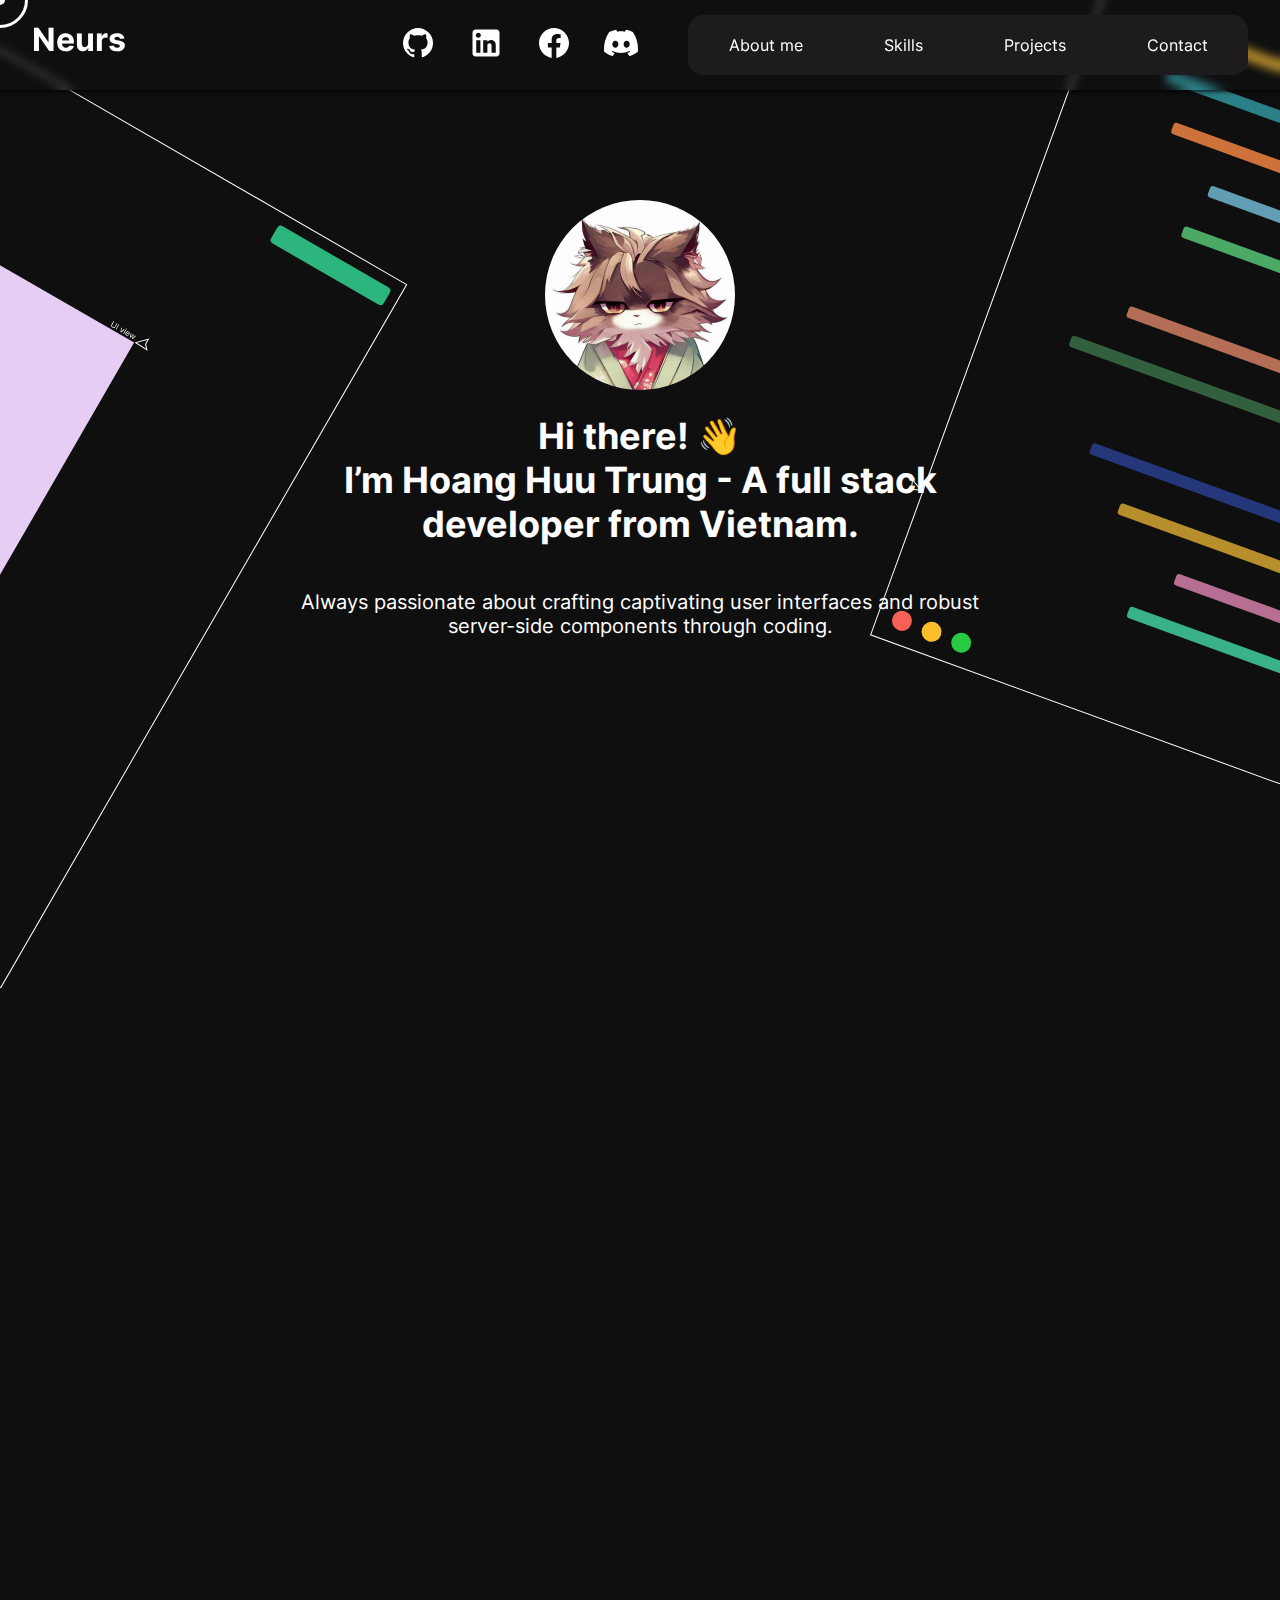
==== index.html @ 55aab0d2 "Animation changed" ====
<!DOCTYPE html>
<html lang="en">
    <head>
        <meta charset="UTF-8">
        <meta name="viewport" content="width=device-width, initial-scale=1.0">
        <title>Neurs | Fullstack developer</title>
        <link rel="stylesheet" href="styles/main.css"/>
        <link rel="stylesheet" href="styles/button.css"/>
        <link rel="stylesheet" href="styles/animation.css"/>
    </head>
    <body>
        <div id="mouse"></div>
        <div id="mouse-outline"></div>
        <div id="mouse-custom-element"></div>
        <div id="cursor-tooltip">
            <p style="display: inline-block; overflow: hidden; text-overflow: '|'; white-space: nowrap; color: #0F0F0F; font-size: 15px;"></p>
            <svg style="transition-duration: 200ms; transition-timing-function: ease-out;" id="tooltip-icon" height="20" width="20" viewBox="0 -960 960 960"></svg>
        </div>
        <section id="about-me" class="section-content">
            <img style="position: absolute; left: 0;" alt="Deisgn window in vector" class="design-window-left" src="assets/Design window.svg"/>
            <img style="position: absolute; right: 0;" alt="Code window in vector" class="code-window-right" src="assets/Code window.svg"/>
            <img style="margin-top: 200px;" class="fade-animation-hide fly-animation-hide" alt="My avatar" onmouseover="openTooltip('My avatar', 100, 'person');" onmouseout="closeTooltip();" src="assets/Portrait image.svg">
            <h1 class="welcome fade-animation-hide fly-animation-hide">
                Hi there! 👋<br>
                I’m Hoang Huu Trung - A full stack developer from Vietnam.
            </h1>
            <p class="description fade-animation-hide fly-animation-hide">
                Always passionate about crafting captivating user interfaces and robust server-side components through coding.
            </p>
            <div class="horizontal-button-container">
                <a href="#skills" class="btn fade-animation-hide fly-animation-hide" id="skills-btn" tooltip="Jump" tooltipWidth="70" tooltipIcon="down">
                    <p>My skills</p>
                </a>
                <a href="#projects" class="btn fade-animation-hide fly-animation-hide" id="projects-btn" tooltip="Jump" tooltipWidth="70" tooltipIcon="down">
                    <p>My projects</p>
                </a>
            </div>
        </section class="section-content">

        <section id="skills">

        </section class="section-content">

        <section id="projects">

        </section class="section-content">

        <section id="contact">

        </section>

        <div class="navbar">
            <div class="backdrop">
                <h1 class="title">Neurs</h1>
                <div class="socials">
                    <a onclick="delayedRedirect('https:\/\/github.com/Neurs12', 300)" target="_blank" type="social-icon" tooltip="Neurs12" tooltipIcon="open-newtab" tooltipWidth="95">
                        <svg width="36" height="36" viewBox="0 0 36 36" fill="white">
                            <path d="M18 3C16.0302 3 14.0796 3.38799 12.2597 4.14181C10.4399 4.89563 8.78628 6.00052 7.3934 7.3934C4.58035 10.2064 3 14.0218 3 18C3 24.63 7.305 30.255 13.26 32.25C14.01 32.37 14.25 31.905 14.25 31.5C14.25 31.155 14.25 30.21 14.25 28.965C10.095 29.865 9.21 26.955 9.21 26.955C8.52 25.215 7.545 24.75 7.545 24.75C6.18 23.82 7.65 23.85 7.65 23.85C9.15 23.955 9.945 25.395 9.945 25.395C11.25 27.675 13.455 27 14.31 26.64C14.445 25.665 14.835 25.005 15.255 24.63C11.925 24.255 8.43 22.965 8.43 17.25C8.43 15.585 9 14.25 9.975 13.185C9.825 12.81 9.3 11.25 10.125 9.225C10.125 9.225 11.385 8.82 14.25 10.755C15.435 10.425 16.725 10.26 18 10.26C19.275 10.26 20.565 10.425 21.75 10.755C24.615 8.82 25.875 9.225 25.875 9.225C26.7 11.25 26.175 12.81 26.025 13.185C27 14.25 27.57 15.585 27.57 17.25C27.57 22.98 24.06 24.24 20.715 24.615C21.255 25.08 21.75 25.995 21.75 27.39C21.75 29.4 21.75 31.02 21.75 31.5C21.75 31.905 21.99 32.385 22.755 32.25C28.71 30.24 33 24.63 33 18C33 16.0302 32.612 14.0796 31.8582 12.2597C31.1044 10.4399 29.9995 8.78628 28.6066 7.3934C27.2137 6.00052 25.5601 4.89563 23.7403 4.14181C21.9204 3.38799 19.9698 3 18 3Z"/>
                        </svg>
                    </a>
                    <a onclick="delayedRedirect('https:\/\/linkedin.com/in/neursv', 300)" target="_blank" type="social-icon" tooltip="Neursv" tooltipIcon="open-newtab" tooltipWidth="85">
                        <svg style="transition-duration: 100ms; transition-timing-function: ease-out;" width="36" height="36" viewBox="0 0 36 36" fill="white">
                            <path d="M28.5 4.5C29.2956 4.5 30.0587 4.81607 30.6213 5.37868C31.1839 5.94129 31.5 6.70435 31.5 7.5V28.5C31.5 29.2956 31.1839 30.0587 30.6213 30.6213C30.0587 31.1839 29.2956 31.5 28.5 31.5H7.5C6.70435 31.5 5.94129 31.1839 5.37868 30.6213C4.81607 30.0587 4.5 29.2956 4.5 28.5V7.5C4.5 6.70435 4.81607 5.94129 5.37868 5.37868C5.94129 4.81607 6.70435 4.5 7.5 4.5H28.5ZM27.75 27.75V19.8C27.75 18.5031 27.2348 17.2593 26.3178 16.3422C25.4007 15.4252 24.1569 14.91 22.86 14.91C21.585 14.91 20.1 15.69 19.38 16.86V15.195H15.195V27.75H19.38V20.355C19.38 19.2 20.31 18.255 21.465 18.255C22.022 18.255 22.5561 18.4762 22.9499 18.8701C23.3438 19.2639 23.565 19.798 23.565 20.355V27.75H27.75ZM10.32 12.84C10.9883 12.84 11.6293 12.5745 12.1019 12.1019C12.5745 11.6293 12.84 10.9883 12.84 10.32C12.84 8.925 11.715 7.785 10.32 7.785C9.64768 7.785 9.00289 8.05208 8.52748 8.52748C8.05208 9.00289 7.785 9.64768 7.785 10.32C7.785 11.715 8.925 12.84 10.32 12.84ZM12.405 27.75V15.195H8.25V27.75H12.405Z"/>
                        </svg>
                    </a>
                    <a onclick="delayedRedirect('https:\/\/facebook.com/me.when.stupid', 300)" target="_blank" type="social-icon" tooltip="me.when.stupid" tooltipIcon="open-newtab" tooltipWidth="150">
                        <svg style="transition-duration: 100ms; transition-timing-function: ease-out;" width="36" height="36" viewBox="0 0 36 36" fill="white">
                            <path d="M18 3.06C9.75 3.06 3 9.795 3 18.09C3 25.59 8.49 31.815 15.66 32.94V22.44H11.85V18.09H15.66V14.775C15.66 11.01 17.895 8.94 21.33 8.94C22.965 8.94 24.675 9.225 24.675 9.225V12.93H22.785C20.925 12.93 20.34 14.085 20.34 15.27V18.09H24.51L23.835 22.44H20.34V32.94C23.8747 32.3818 27.0933 30.5783 29.4149 27.8551C31.7365 25.1319 33.008 21.6685 33 18.09C33 9.795 26.25 3.06 18 3.06Z"/>
                        </svg>
                    </a>
                    <a type="social-icon" tooltip="neurs" tooltipIcon="copy" tooltipWidth="80" onclick="navigator.clipboard.writeText('neurs');">
                        <svg width="34" height="34" viewBox="0 0 34 34" fill="white">
                            <path d="M28.8012 5.98939C26.6004 4.95966 24.2471 4.21128 21.7868 3.78516C21.4846 4.33144 21.1316 5.0662 20.8882 5.6507C18.2729 5.25738 15.6816 5.25738 13.1143 5.6507C12.871 5.0662 12.51 4.33144 12.2051 3.78516C9.74214 4.21128 7.38615 4.9624 5.18527 5.99485C0.746077 12.7031 -0.457316 19.2446 0.144382 25.6933C3.08869 27.8921 5.94208 29.2277 8.74731 30.1018C9.43994 29.1485 10.0577 28.1352 10.5898 27.0672C9.57631 26.6821 8.60558 26.2069 7.68835 25.6551C7.93169 25.4748 8.16971 25.2864 8.39967 25.0924C13.9941 27.7091 20.0726 27.7091 25.6002 25.0924C25.8329 25.2864 26.0708 25.4748 26.3115 25.6551C25.3916 26.2096 24.4182 26.6848 23.4047 27.07C23.9368 28.1352 24.5519 29.1513 25.2472 30.1045C28.0551 29.2304 30.9112 27.8948 33.8555 25.6933C34.5615 18.2177 32.6494 11.7361 28.8012 5.98939ZM11.352 21.7274C9.67261 21.7274 8.29537 20.1596 8.29537 18.2504C8.29537 16.3412 9.6432 14.7707 11.352 14.7707C13.0608 14.7707 14.438 16.3385 14.4086 18.2504C14.4113 20.1596 13.0608 21.7274 11.352 21.7274ZM22.6479 21.7274C20.9685 21.7274 19.5912 20.1596 19.5912 18.2504C19.5912 16.3412 20.939 14.7707 22.6479 14.7707C24.3567 14.7707 25.7339 16.3385 25.7045 18.2504C25.7045 20.1596 24.3567 21.7274 22.6479 21.7274Z"/>
                        </svg>
                    </a>
                </div>
                
                <div class="nav-container">
                    <a href="#about-me" class="section hover-underline-animation" type="nav-section">About me</a>
                    <a href="#skills" class="section hover-underline-animation" type="nav-section">Skills</a>
                    <a href="#projects" class="section hover-underline-animation" type="nav-section">Projects</a>
                    <a href="#contact" class="section hover-underline-animation" type="nav-section">Contact</a>
                </div>
            </div>
        </div>
        <script src="scripts/rules.js"></script>
        <script src="scripts/mouse.js"></script>
        <script src="scripts/animationOnScroll.js"></script>
        <script>
            function delayedRedirect(url, millisecond) {
                setTimeout(() => {
                    window.open(url, '_blank');
                }, millisecond);
            }
        </script>
    </body>
</html>
---- styles/main.css ----
@font-face {
    font-family: Inter;
    src: url(../Inter/Inter-Regular.ttf);
}

@font-face {
    font-family: Inter;
    src: url(../Inter/Inter-Bold.ttf);
    font-weight: bold;
}

html, body {
    background-color: #0F0F0F;
    margin: 0;
    padding: 0;
    scroll-behavior: smooth;
    font-family: Inter;
    color: #FFFFFF;
    cursor: none;
}

a:link, a:visited {
    color: #FFFFFF;
    text-decoration: none;
    cursor: none;
}
  
a:link:active, a:visited:active {
    color: #FFFFFF;
}

#mouse {
    pointer-events: none;
    z-index: 999;
    height: 10px;
    width: 10px;
    border-radius: 50%;
    background-color: #fff;
    position: fixed;
    transition-duration: 10ms;
    transition-timing-function: ease-out;
    transform: translate(-50%, -50%);
}

#mouse-outline {
    pointer-events: none;
    z-index: 999;
    height: 50px;
    width: 50px;
    border-radius: 50%;
    position: fixed;
    border: solid 3px #fff;
    transition-duration: 100ms;
    transition-timing-function: ease-out;
    transform: translate(-50%, -50%);
}

#mouse-custom-element {
    opacity: 0;
    pointer-events: none;
    z-index: 999;
    fill: #fff;
    position: fixed;
    transition-duration: 10ms;
    transition-timing-function: ease-out;
    transform: translate(-50%, -50%);
}

#cursor-tooltip {
    opacity: 0;
    pointer-events: none;
    z-index: 999;
    padding-left: 10px;
    padding-right: 10px;
    height: 30px;
    border-radius: 5px;
    position: fixed;
    background-color: #fff;
    transition-duration: 250ms;
    transition-timing-function: ease-out;
    transform: translate(-50%, 200%);
    display: flex;
    flex-direction: row;
    justify-content: space-around;
    align-items: center;
}

.navbar {
    position: fixed;
    width: 100%;
    height: 90px;
    top: 0;
    backdrop-filter: blur(5px);
    box-shadow: 0px 1px 5px black;
}

.navbar .title {
    position: absolute;
    padding-top: 20px;
    padding-left: 32px;
    margin: 0;
}

.navbar .nav-container {
    position: absolute;
    right: 32px;
    margin-top: 15px;
    height: 60px;
    width: 560px;
    border-radius: 15px;
    background-color: #1E1B1E;
    display: flex;
    justify-content: space-around;
    align-items: center;
}

.navbar .nav .section {
    display: inline;
}

.navbar .socials {
    position: absolute;
    display: flex;
    justify-content: space-between;
    align-items: center;
    right: 642px;
    width: 238px;
    height: 36px;
    flex-shrink: 0;
    margin-top: 27px;
}

#about-me {
    width: 100%;
    position: relative;
    display: flex;
    flex-direction: column;
    align-items: center;
    height: 100vh;
}

#about-me .welcome {
    text-align: center;
    display: block;
    width: 626px;
    font-size: 36px;
}

#about-me .description {
    text-align: center;
    display: block;
    width: 705px;
    font-size: 20px;
}

#about-me .horizontal-button-container {
    display: flex;
    justify-content: space-between;
    align-items: center;
    width: 560px;
}

#projects-btn {
    display: inline;
    position: relative;
    background-color: #ffbf3c !important; 
    color: #0F0F0F;
    border-color: white;
    font-weight: bold;
    width: 180px;
    height: 48px;
    display: inline-block;
}

#skills-btn {
    display: inline;
    position: relative;
    background-color: #00c39a !important;
    border-color: white;
    font-weight: bold;
    width: 180px;
    height: 48px;
    display: inline-block;
}

#skills {
    width: 100%;
    position: relative;
    display: flex;
    flex-direction: column;
    align-items: center;
    height: 100vh;
}

#projects {
    width: 100%;
    position: relative;
    display: flex;
    flex-direction: column;
    align-items: center;
    height: 100vh;
}

#contact {
    width: 100%;
    position: relative;
    display: flex;
    flex-direction: column;
    align-items: center;
    height: 100vh;
}
---- styles/button.css ----
.btn {
    text-align: center;
    border-radius: 8px;
    transition-duration: 250ms;
    transition-timing-function: ease-out;
}
---- styles/animation.css ----
.fade-animation-hide {
    opacity: 0;
    transition-duration: 500ms;
    transition-timing-function: ease-out;
}

.fade-animation-show {
    opacity: 1;
    transition-duration: 500ms;
    transition-timing-function: ease-out;
}

.fly-animation-hide {
    transform: translateY(50%);
    transition-duration: 500ms;
    transition-timing-function: ease-out;
}

.fly-animation-show {
    transform: translateY(0);
    transition-duration: 500ms;
    transition-timing-function: ease-out;
}

.hover-underline-animation {
    display: inline-block;
    position: relative;
    color: #ffffff;
  }
  
.hover-underline-animation::after {
    content: '';
    position: absolute;
    width: 100%;
    transform: scaleX(0);
    height: 2px;
    bottom: 0;
    left: 0;
    background-color: #ffffff;
    transform-origin: bottom right;
    transition: transform 0.25s ease-out;
}
  
.hover-underline-animation:hover::after {
    transform: scaleX(1);
    transform-origin: bottom left;
}
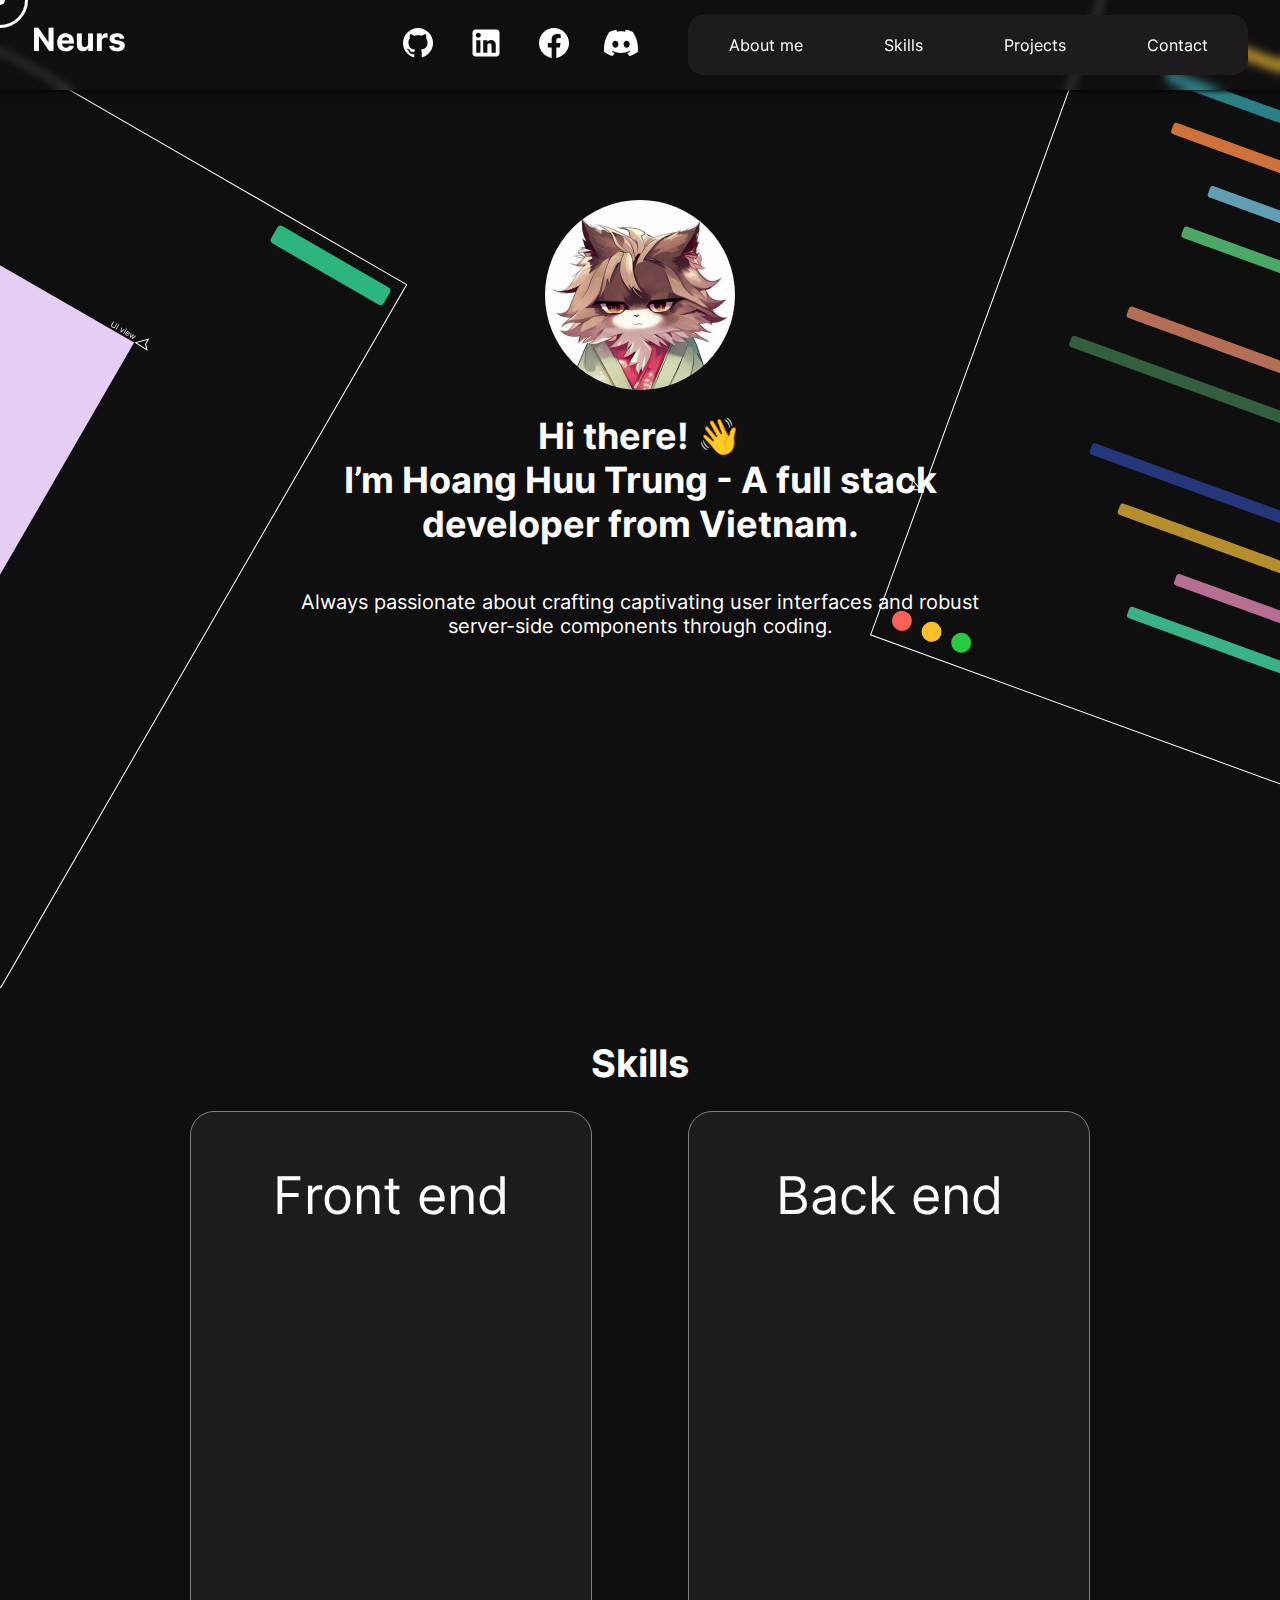
==== commit d52c04ca: "Add new language" ====
--- a/index.html
+++ b/index.html
@@ -16,6 +16,7 @@
             <p style="display: inline-block; overflow: hidden; text-overflow: '|'; white-space: nowrap; color: #0F0F0F; font-size: 15px;"></p>
             <svg style="transition-duration: 200ms; transition-timing-function: ease-out;" id="tooltip-icon" height="20" width="20" viewBox="0 -960 960 960"></svg>
         </div>
+
         <section id="about-me" class="section-content">
             <img style="position: absolute; left: 0;" alt="Deisgn window in vector" class="design-window-left" src="assets/Design window.svg"/>
             <img style="position: absolute; right: 0;" alt="Code window in vector" class="code-window-right" src="assets/Code window.svg"/>
@@ -35,17 +36,29 @@
                     <p>My projects</p>
                 </a>
             </div>
-        </section class="section-content">
+        </section>
 
-        <section id="skills">
+        <section id="skills" class="section-content">
+            <h1 class="title fade-animation-hide fly-animation-hide">Skills</h1>
+            <div class="cards-container">
+                <div class="card">
+                    <p style="text-align: center; font-size: 52px;">
+                        Front end
+                    </p>
+                </div>
+                <div class="card">
+                    <p style="text-align: center; font-size: 52px;">
+                        Back end
+                    </p>
+                </div>
+            </div>
+        </section>
 
-        </section class="section-content">
+        <section id="projects" class="section-content">
 
-        <section id="projects">
+        </section>
 
-        </section class="section-content">
-
-        <section id="contact">
+        <section id="contact" class="section-content">
 
         </section>
 
--- a/styles/main.css
+++ b/styles/main.css
@@ -1,12 +1,29 @@
 @font-face {
     font-family: Inter;
-    src: url(../Inter/Inter-Regular.ttf);
+    src: url(../fonts/Inter/Inter-Regular.ttf);
 }
 
 @font-face {
     font-family: Inter;
-    src: url(../Inter/Inter-Bold.ttf);
-    font-weight: bold;
+    src: url(../fonts/Inter/Inter-Bold.ttf);
+    font-weight: bold;
+}
+
+@font-face {
+    font-family: Source Code Pro;
+    src: url("../fonts/Source Code Pro/SourceCodePro-Regular.ttf");
+}
+
+@font-face {
+    font-family: Source Code Pro;
+    src: url("../fonts/Source Code Pro/SourceCodePro-Bold.ttf");
+    font-weight: bold;
+}
+
+@font-face {
+    font-family: Source Code Pro;
+    src: url("../fonts/Source Code Pro/SourceCodePro-Italic.ttf");
+    font-style: italic;
 }
 
 html, body {
@@ -192,6 +209,26 @@
     height: 100vh;
 }
 
+#skills .title {
+    margin-top: 140px;
+    font-size: 38px;
+}
+
+#skills .cards-container {
+    display: flex;
+    justify-content: space-between;
+    align-items: center;
+    width: 900px;
+}
+
+#skills .cards-container .card {
+    background-color: #1E1B1E;
+    border-radius: 24px;
+    border: .5px solid gray;
+    width: 400px;
+    height: 600px;
+}
+
 #projects {
     width: 100%;
     position: relative;
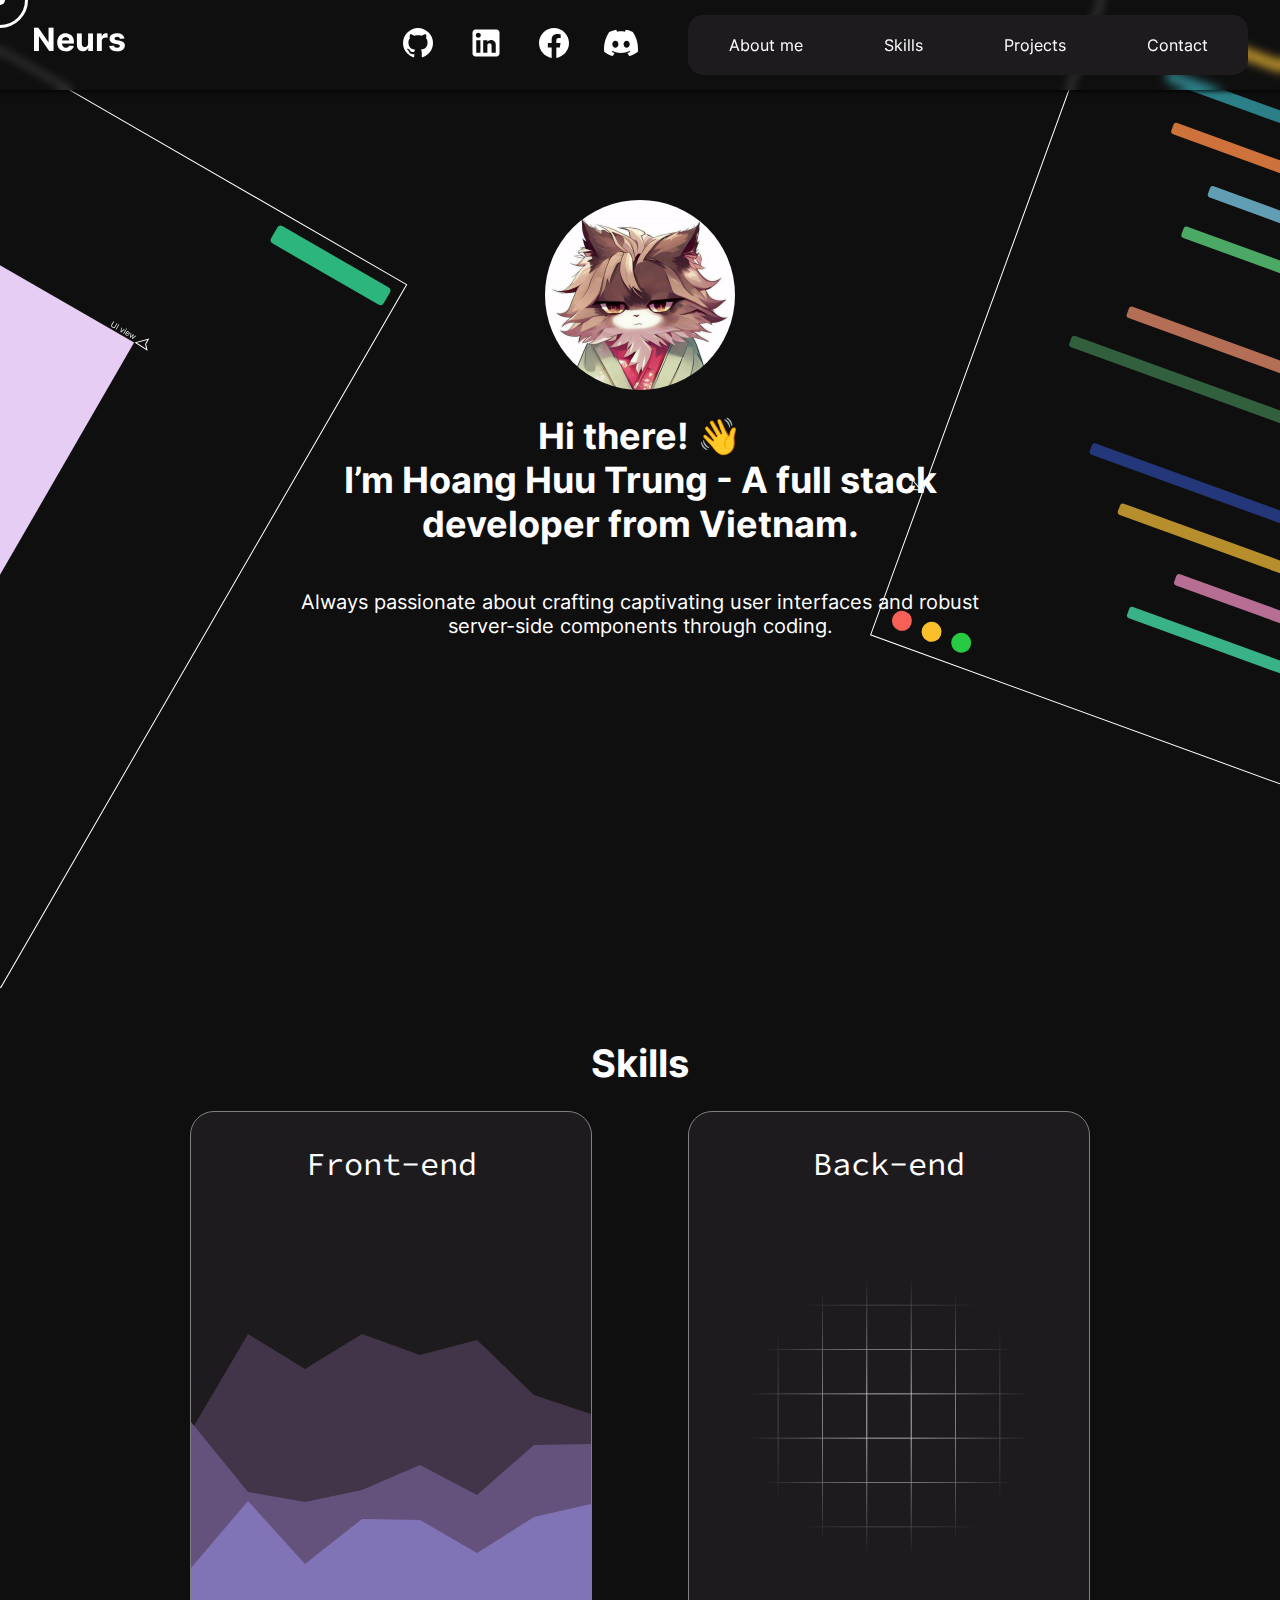
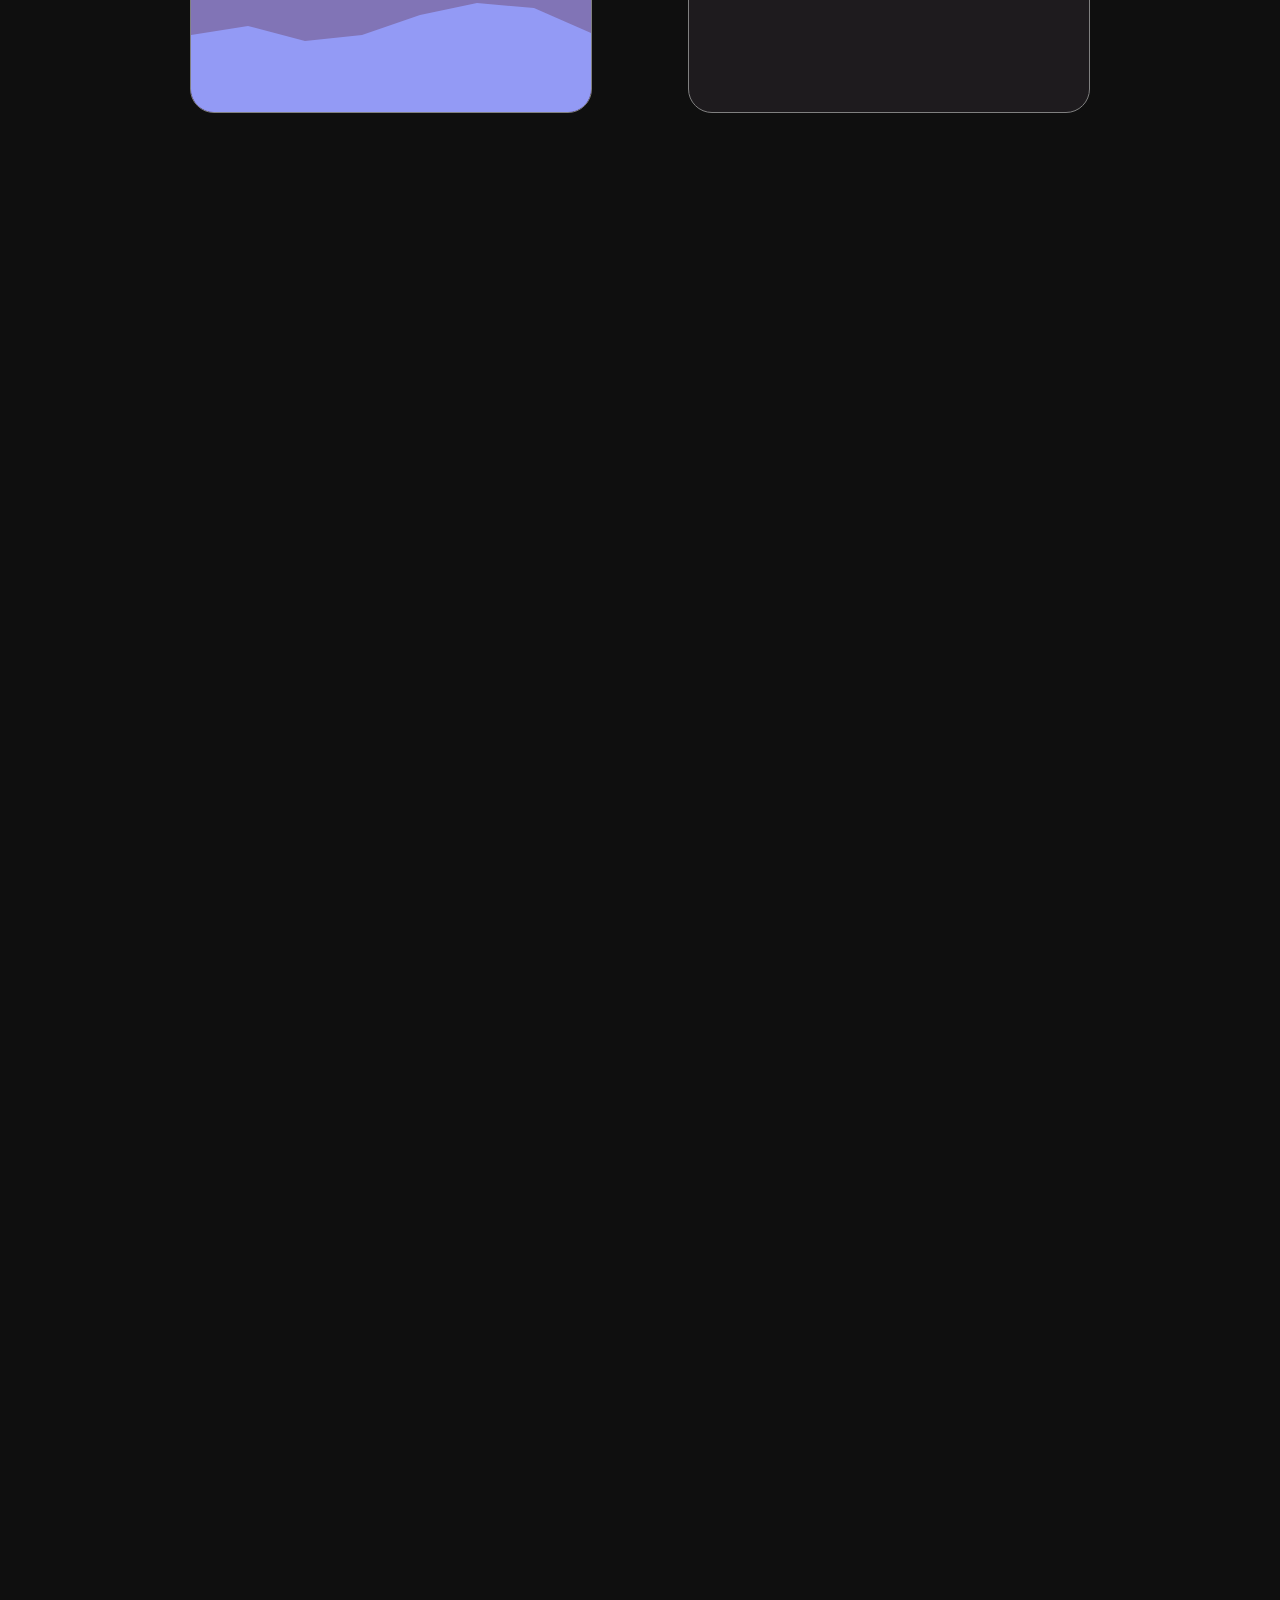
==== commit 15f2e886: "Update on skills section" ====
--- a/index.html
+++ b/index.html
@@ -41,15 +41,18 @@
         <section id="skills" class="section-content">
             <h1 class="title fade-animation-hide fly-animation-hide">Skills</h1>
             <div class="cards-container">
-                <div class="card">
-                    <p style="text-align: center; font-size: 52px;">
-                        Front end
+                <div onclick="openFrontendCard();" class="card" id="front-end-skills">
+                    <p style="text-align: center; font-size: 32px; font-family: Source Code Pro;">
+                        Front-end
                     </p>
+                    <img style="position: absolute; bottom: 0;" width="400px" src="assets/waves.svg"/>
                 </div>
-                <div class="card">
-                    <p style="text-align: center; font-size: 52px;">
-                        Back end
+                <div onclick="openBackendCard();" class="card" id="back-end-skills">
+                    <p style="text-align: center; font-size: 32px; font-family: Source Code Pro;">
+                        Back-end
                     </p>
+                    <img style="position: absolute;" width="400" height="400" src="assets/Union.svg"/>
+                    <div style="width: 400px; height: 400px; background: rgb(0,0,0); position: absolute; background: radial-gradient(circle, rgba(0,0,0,0) 0%, rgba(30,27,30,1) 50%);"></div>
                 </div>
             </div>
         </section>
@@ -99,6 +102,7 @@
         <script src="scripts/rules.js"></script>
         <script src="scripts/mouse.js"></script>
         <script src="scripts/animationOnScroll.js"></script>
+        <script src="scripts/skillsShow.js"></script>
         <script>
             function delayedRedirect(url, millisecond) {
                 setTimeout(() => {
--- a/styles/main.css
+++ b/styles/main.css
@@ -222,11 +222,15 @@
 }
 
 #skills .cards-container .card {
+    position: relative;
     background-color: #1E1B1E;
     border-radius: 24px;
     border: .5px solid gray;
     width: 400px;
     height: 600px;
+    overflow: hidden;
+    transition-duration: 250ms;
+    transition-timing-function: ease;
 }
 
 #projects {
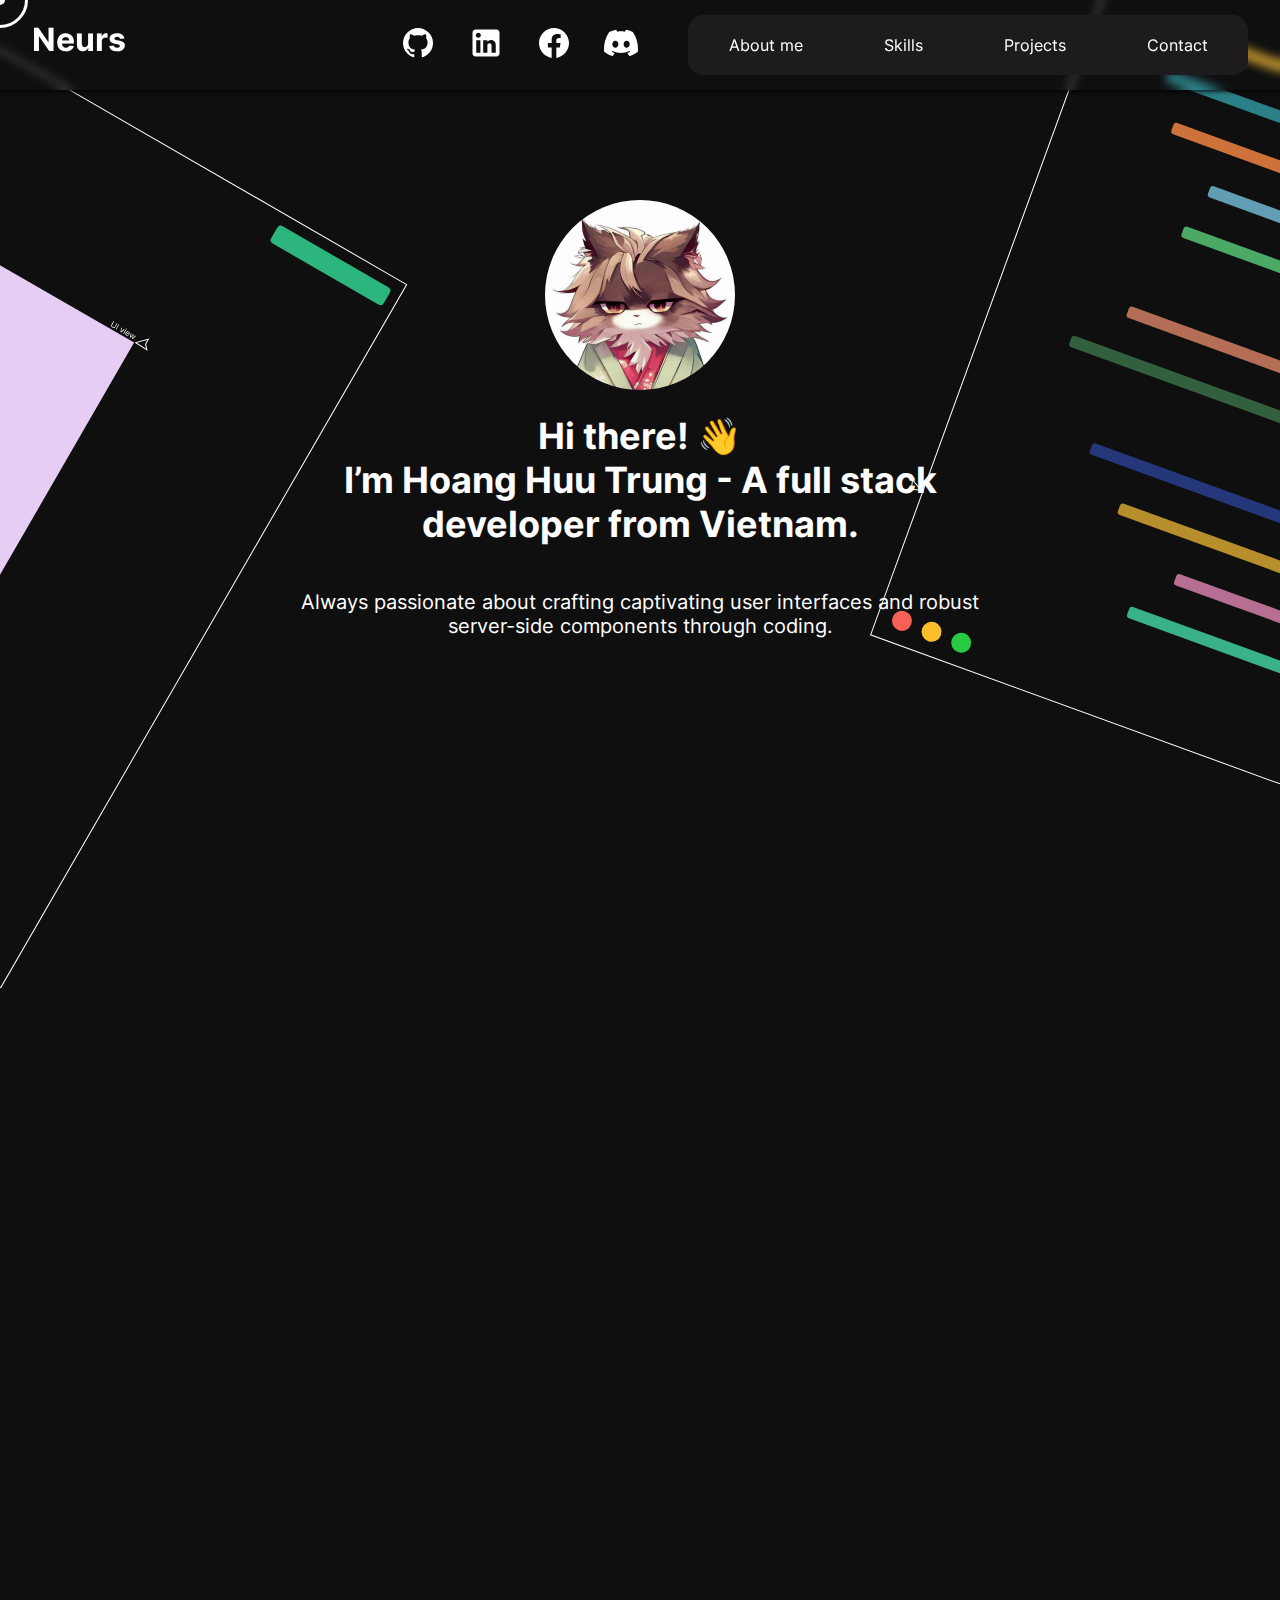
==== commit bbbaf3b3: "Finish touches on Skills" ====
--- a/index.html
+++ b/index.html
@@ -38,28 +38,34 @@
             </div>
         </section>
 
+        <div style="position: relative; height: 2px;"></div>
+
         <section id="skills" class="section-content">
             <h1 class="title fade-animation-hide fly-animation-hide">Skills</h1>
             <div class="cards-container">
-                <div onclick="openFrontendCard();" class="card" id="front-end-skills">
-                    <p style="text-align: center; font-size: 32px; font-family: Source Code Pro;">
-                        Front-end
-                    </p>
+                <div onclick="openFrontendCard();" class="card fade-animation-hide" id="front-end-skills-card">
+                    <p style="text-align: center; font-size: 32px; font-family: Source Code Pro;">Front End</p>
                     <img style="position: absolute; bottom: 0;" width="400px" src="assets/waves.svg"/>
+                    <svg style="position: absolute; bottom: 10px; right: 10px; opacity: 0;" fill="white" height="48" viewBox="0 -960 960 960" width="48"><path d="M530-481 332-679l43-43 241 241-241 241-43-43 198-198Z"/></svg>
                 </div>
-                <div onclick="openBackendCard();" class="card" id="back-end-skills">
-                    <p style="text-align: center; font-size: 32px; font-family: Source Code Pro;">
-                        Back-end
-                    </p>
+                <div onclick="openBackendCard();" class="card fade-animation-hide" id="back-end-skills-card">
+                    <p style="text-align: center; font-size: 32px; font-family: Source Code Pro;">Back End</p>
                     <img style="position: absolute;" width="400" height="400" src="assets/Union.svg"/>
                     <div style="width: 400px; height: 400px; background: rgb(0,0,0); position: absolute; background: radial-gradient(circle, rgba(0,0,0,0) 0%, rgba(30,27,30,1) 50%);"></div>
+                    <svg style="position: absolute; bottom: 10px; left: 10px; opacity: 0;" fill="white" height="48" viewBox="0 -960 960 960" width="48"><path d="M561-240 320-481l241-241 43 43-198 198 198 198-43 43Z"/></svg>
                 </div>
             </div>
+            <img id="front-end-skills" height="150px" src="https://skillicons.dev/icons?i=net,flutter,androidstudio,react,bootstrap,js,html,css&perline=4"/>
+            <img id="back-end-skills" height="150px" src="https://skillicons.dev/icons?i=python,nodejs,typescript,dart,kotlin,php,bash,cs,java,sqlite,mongo,flask,firebase,fastapi,express,selenium&perline=8"/>
         </section>
+
+        <div style="position: relative; height: 2px;"></div>
 
         <section id="projects" class="section-content">
 
         </section>
+
+        <div style="position: relative; height: 2px;"></div>
 
         <section id="contact" class="section-content">
 
--- a/styles/main.css
+++ b/styles/main.css
@@ -33,6 +33,7 @@
     scroll-behavior: smooth;
     font-family: Inter;
     color: #FFFFFF;
+    overflow-x: hidden;
     cursor: none;
 }
 
@@ -158,26 +159,25 @@
 
 #about-me .welcome {
     text-align: center;
-    display: block;
     width: 626px;
     font-size: 36px;
 }
 
 #about-me .description {
     text-align: center;
-    display: block;
     width: 705px;
     font-size: 20px;
 }
 
 #about-me .horizontal-button-container {
+    margin: 50px;
     display: flex;
     justify-content: space-between;
     align-items: center;
     width: 560px;
 }
 
-#projects-btn {
+#about-me .horizontal-button-container #projects-btn {
     display: inline;
     position: relative;
     background-color: #ffbf3c !important; 
@@ -189,7 +189,7 @@
     display: inline-block;
 }
 
-#skills-btn {
+#about-me .horizontal-button-container #skills-btn {
     display: inline;
     position: relative;
     background-color: #00c39a !important;
@@ -233,6 +233,26 @@
     transition-timing-function: ease;
 }
 
+#skills #front-end-skills {
+    position: absolute;
+    top: 450px;
+    pointer-events: none;
+    opacity: 0;
+    transform: translateX(-50%);
+    transition-duration: 250ms;
+    transition-timing-function: ease;
+}
+
+#skills #back-end-skills {
+    position: absolute;
+    top: 450px;
+    pointer-events: none;
+    opacity: 0;
+    transform: translateX(50%);
+    transition-duration: 250ms;
+    transition-timing-function: ease;
+}
+
 #projects {
     width: 100%;
     position: relative;
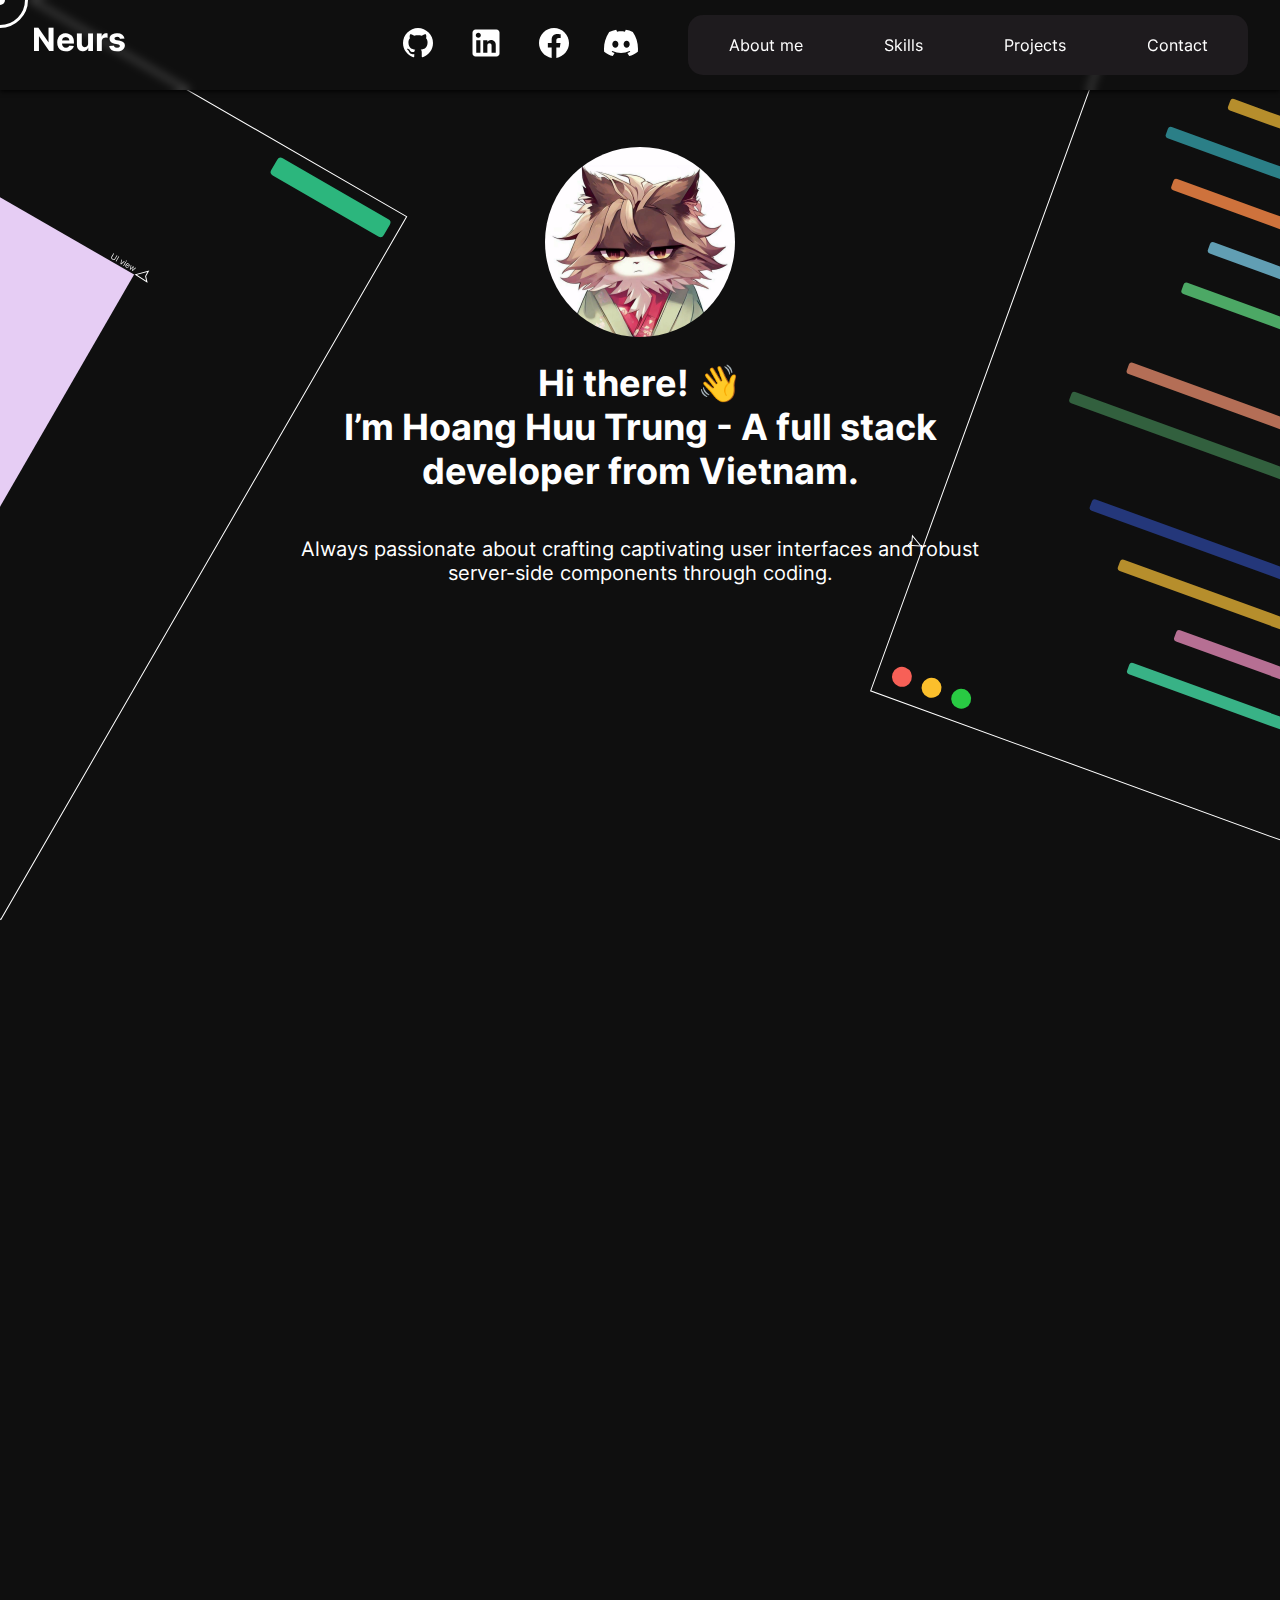
==== commit 056162f7: "Update on projects" ====
--- a/index.html
+++ b/index.html
@@ -20,7 +20,7 @@
         <section id="about-me" class="section-content">
             <img style="position: absolute; left: 0;" alt="Deisgn window in vector" class="design-window-left" src="assets/Design window.svg"/>
             <img style="position: absolute; right: 0;" alt="Code window in vector" class="code-window-right" src="assets/Code window.svg"/>
-            <img style="margin-top: 200px;" class="fade-animation-hide fly-animation-hide" alt="My avatar" onmouseover="openTooltip('My avatar', 100, 'person');" onmouseout="closeTooltip();" src="assets/Portrait image.svg">
+            <img class="fade-animation-hide fly-animation-hide" alt="My avatar" onmouseover="openTooltip('My avatar', 100, 'person');" onmouseout="closeTooltip();" src="assets/Portrait image.svg">
             <h1 class="welcome fade-animation-hide fly-animation-hide">
                 Hi there! 👋<br>
                 I’m Hoang Huu Trung - A full stack developer from Vietnam.
@@ -62,7 +62,18 @@
         <div style="position: relative; height: 2px;"></div>
 
         <section id="projects" class="section-content">
-
+            <h1 class="title fade-animation-hide fly-animation-hide">Featured Projects</h1>
+            <div class="projects-container">
+                <img onmouseover="openTooltip('Open in new tab', 150, 'open-newtab');" onmouseout="closeTooltip();" onclick="delayedRedirect('https:\/\/github.com/Neurs12/neurs12.github.io', 0)" class="fade-animation-hide fly-animation-hide" src="https://github-readme-stats.vercel.app/api/pin/?username=Neurs12&repo=neurs12.github.io&theme=dark"/>
+                <img onmouseover="openTooltip('Open in new tab', 150, 'open-newtab');" onmouseout="closeTooltip();" onclick="delayedRedirect('https:\/\/github.com/Neurs12/NexFile', 0)" class="fade-animation-hide fly-animation-hide" src="https://github-readme-stats.vercel.app/api/pin/?username=Neurs12&repo=NexFile&theme=dark"/>
+                <img onmouseover="openTooltip('Open in new tab', 150, 'open-newtab');" onmouseout="closeTooltip();" onclick="delayedRedirect('https:\/\/github.com/Neurs12/vnEduVanced', 0)" class="fade-animation-hide fly-animation-hide" src="https://github-readme-stats.vercel.app/api/pin/?username=Neurs12&repo=vnEduVanced&theme=dark"/>
+                <img onmouseover="openTooltip('Open in new tab', 150, 'open-newtab');" onmouseout="closeTooltip();" onclick="delayedRedirect('https:\/\/github.com/Neurs12/PowerLink', 0)" class="fade-animation-hide fly-animation-hide" src="https://github-readme-stats.vercel.app/api/pin/?username=Neurs12&repo=PowerLink&theme=dark"/>
+            </div>
+            <a style="position: relative; top: 50px;" onclick="delayedRedirect('https:\/\/github.com/Neurs12', 300)" target="_blank" type="social-icon" tooltip="View more" tooltipIcon="open-newtab" tooltipWidth="110">
+                <svg width="36" height="36" viewBox="0 0 36 36" fill="white">
+                    <path d="M18 3C16.0302 3 14.0796 3.38799 12.2597 4.14181C10.4399 4.89563 8.78628 6.00052 7.3934 7.3934C4.58035 10.2064 3 14.0218 3 18C3 24.63 7.305 30.255 13.26 32.25C14.01 32.37 14.25 31.905 14.25 31.5C14.25 31.155 14.25 30.21 14.25 28.965C10.095 29.865 9.21 26.955 9.21 26.955C8.52 25.215 7.545 24.75 7.545 24.75C6.18 23.82 7.65 23.85 7.65 23.85C9.15 23.955 9.945 25.395 9.945 25.395C11.25 27.675 13.455 27 14.31 26.64C14.445 25.665 14.835 25.005 15.255 24.63C11.925 24.255 8.43 22.965 8.43 17.25C8.43 15.585 9 14.25 9.975 13.185C9.825 12.81 9.3 11.25 10.125 9.225C10.125 9.225 11.385 8.82 14.25 10.755C15.435 10.425 16.725 10.26 18 10.26C19.275 10.26 20.565 10.425 21.75 10.755C24.615 8.82 25.875 9.225 25.875 9.225C26.7 11.25 26.175 12.81 26.025 13.185C27 14.25 27.57 15.585 27.57 17.25C27.57 22.98 24.06 24.24 20.715 24.615C21.255 25.08 21.75 25.995 21.75 27.39C21.75 29.4 21.75 31.02 21.75 31.5C21.75 31.905 21.99 32.385 22.755 32.25C28.71 30.24 33 24.63 33 18C33 16.0302 32.612 14.0796 31.8582 12.2597C31.1044 10.4399 29.9995 8.78628 28.6066 7.3934C27.2137 6.00052 25.5601 4.89563 23.7403 4.14181C21.9204 3.38799 19.9698 3 18 3Z"/>
+                </svg>
+            </a>
         </section>
 
         <div style="position: relative; height: 2px;"></div>
--- a/styles/main.css
+++ b/styles/main.css
@@ -154,6 +154,7 @@
     display: flex;
     flex-direction: column;
     align-items: center;
+    justify-content: center;
     height: 100vh;
 }
 
@@ -206,12 +207,12 @@
     display: flex;
     flex-direction: column;
     align-items: center;
+    justify-content: center;
     height: 100vh;
 }
 
 #skills .title {
-    margin-top: 140px;
-    font-size: 38px;
+    font-size: 34px;
 }
 
 #skills .cards-container {
@@ -235,7 +236,6 @@
 
 #skills #front-end-skills {
     position: absolute;
-    top: 450px;
     pointer-events: none;
     opacity: 0;
     transform: translateX(-50%);
@@ -245,7 +245,6 @@
 
 #skills #back-end-skills {
     position: absolute;
-    top: 450px;
     pointer-events: none;
     opacity: 0;
     transform: translateX(50%);
@@ -259,7 +258,18 @@
     display: flex;
     flex-direction: column;
     align-items: center;
-    height: 100vh;
+    justify-content: center;
+    height: 100vh;
+}
+
+#projects .title {
+    font-size: 34px;
+}
+
+#projects .projects-container {
+    display: grid;
+    grid-template-columns: repeat(2, 1fr);
+    gap: 20px;
 }
 
 #contact {
@@ -268,5 +278,6 @@
     display: flex;
     flex-direction: column;
     align-items: center;
+    justify-content: center;
     height: 100vh;
 }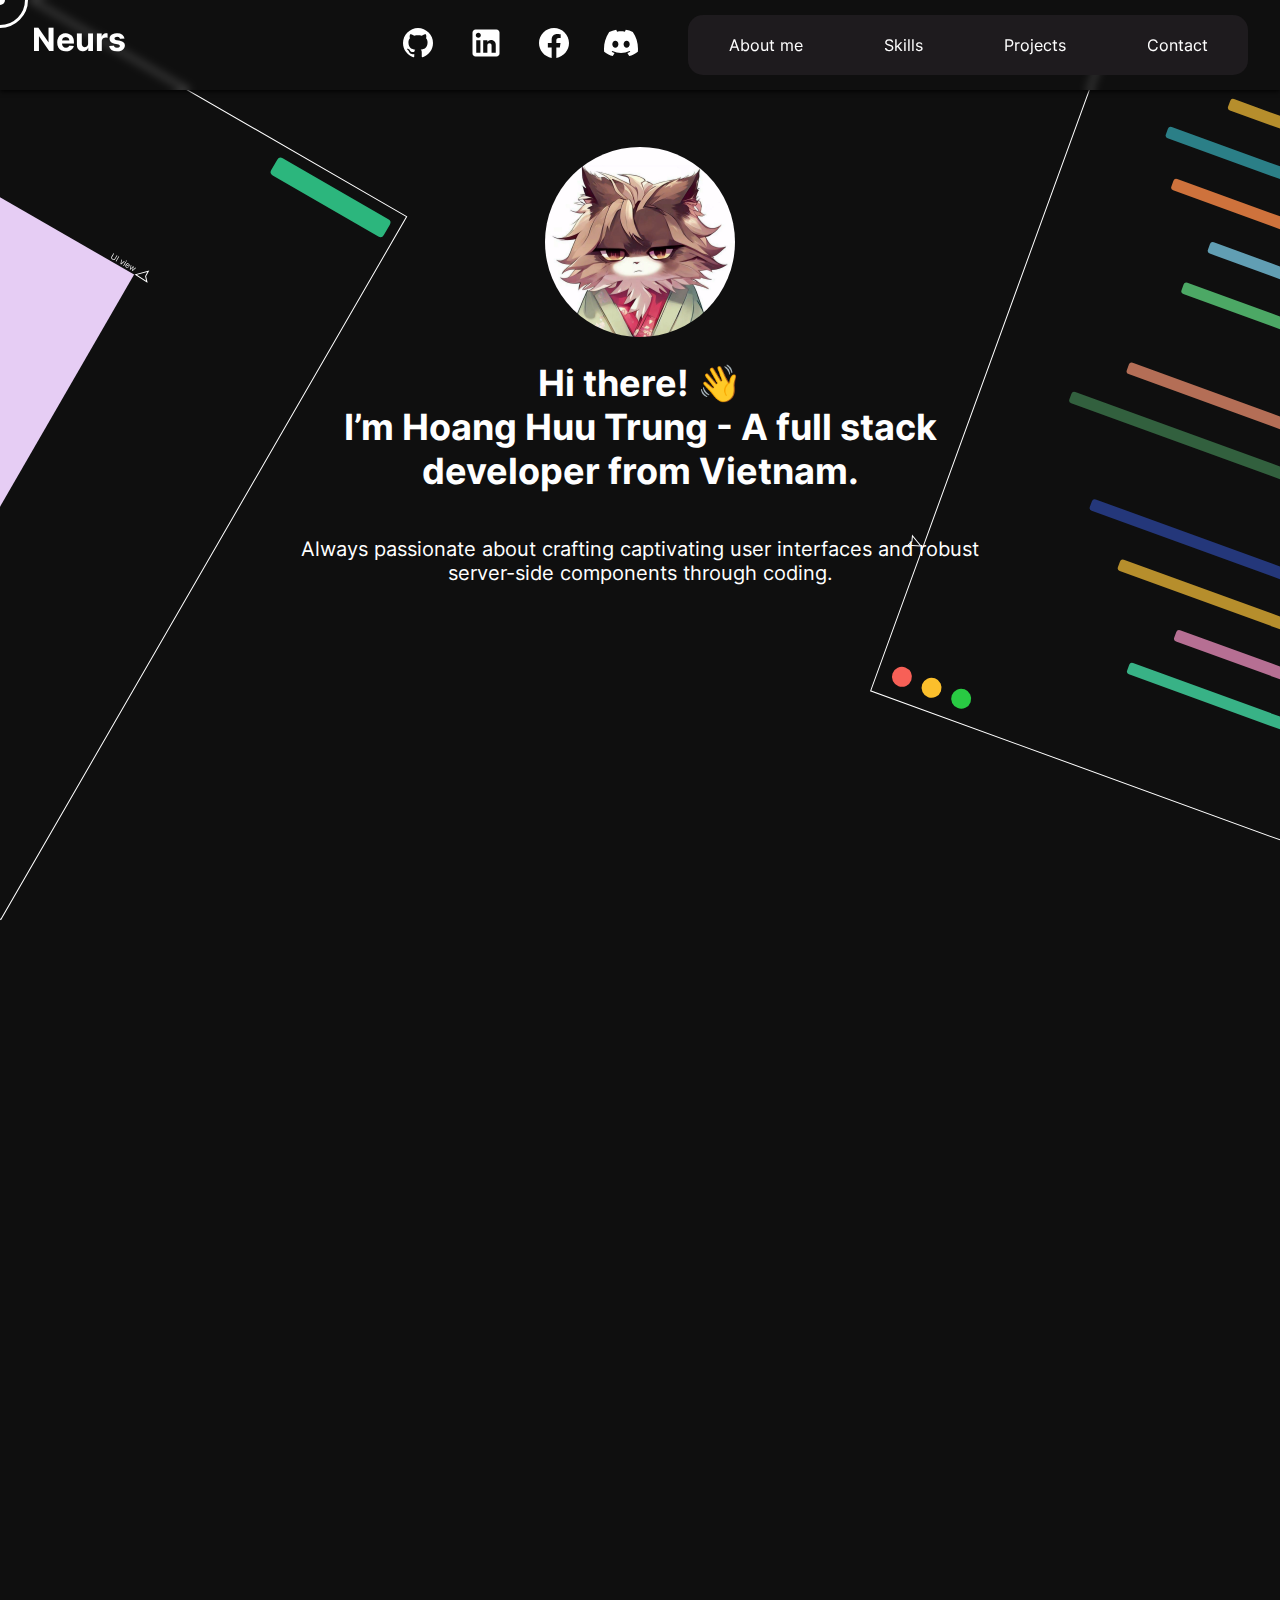
==== commit 24b228a6: "Done." ====
--- a/index.html
+++ b/index.html
@@ -69,8 +69,8 @@
                 <img onmouseover="openTooltip('Open in new tab', 150, 'open-newtab');" onmouseout="closeTooltip();" onclick="delayedRedirect('https:\/\/github.com/Neurs12/vnEduVanced', 0)" class="fade-animation-hide fly-animation-hide" src="https://github-readme-stats.vercel.app/api/pin/?username=Neurs12&repo=vnEduVanced&theme=dark"/>
                 <img onmouseover="openTooltip('Open in new tab', 150, 'open-newtab');" onmouseout="closeTooltip();" onclick="delayedRedirect('https:\/\/github.com/Neurs12/PowerLink', 0)" class="fade-animation-hide fly-animation-hide" src="https://github-readme-stats.vercel.app/api/pin/?username=Neurs12&repo=PowerLink&theme=dark"/>
             </div>
-            <a style="position: relative; top: 50px;" onclick="delayedRedirect('https:\/\/github.com/Neurs12', 300)" target="_blank" type="social-icon" tooltip="View more" tooltipIcon="open-newtab" tooltipWidth="110">
-                <svg width="36" height="36" viewBox="0 0 36 36" fill="white">
+            <a class="fade-animation-hide fly-animation-hide" style="position: relative; top: 50px;" onclick="delayedRedirect('https:\/\/github.com/Neurs12?tab=repositories', 300)" target="_blank" type="social-icon" tooltip="View more" tooltipIcon="open-newtab" tooltipWidth="110">
+                <svg width="48" height="48" viewBox="0 0 36 36" fill="white">
                     <path d="M18 3C16.0302 3 14.0796 3.38799 12.2597 4.14181C10.4399 4.89563 8.78628 6.00052 7.3934 7.3934C4.58035 10.2064 3 14.0218 3 18C3 24.63 7.305 30.255 13.26 32.25C14.01 32.37 14.25 31.905 14.25 31.5C14.25 31.155 14.25 30.21 14.25 28.965C10.095 29.865 9.21 26.955 9.21 26.955C8.52 25.215 7.545 24.75 7.545 24.75C6.18 23.82 7.65 23.85 7.65 23.85C9.15 23.955 9.945 25.395 9.945 25.395C11.25 27.675 13.455 27 14.31 26.64C14.445 25.665 14.835 25.005 15.255 24.63C11.925 24.255 8.43 22.965 8.43 17.25C8.43 15.585 9 14.25 9.975 13.185C9.825 12.81 9.3 11.25 10.125 9.225C10.125 9.225 11.385 8.82 14.25 10.755C15.435 10.425 16.725 10.26 18 10.26C19.275 10.26 20.565 10.425 21.75 10.755C24.615 8.82 25.875 9.225 25.875 9.225C26.7 11.25 26.175 12.81 26.025 13.185C27 14.25 27.57 15.585 27.57 17.25C27.57 22.98 24.06 24.24 20.715 24.615C21.255 25.08 21.75 25.995 21.75 27.39C21.75 29.4 21.75 31.02 21.75 31.5C21.75 31.905 21.99 32.385 22.755 32.25C28.71 30.24 33 24.63 33 18C33 16.0302 32.612 14.0796 31.8582 12.2597C31.1044 10.4399 29.9995 8.78628 28.6066 7.3934C27.2137 6.00052 25.5601 4.89563 23.7403 4.14181C21.9204 3.38799 19.9698 3 18 3Z"/>
                 </svg>
             </a>
@@ -79,7 +79,14 @@
         <div style="position: relative; height: 2px;"></div>
 
         <section id="contact" class="section-content">
-
+            <h1 class="title fade-animation-hide fly-animation-hide">Contact</h1>
+            <p class="fade-animation-hide fly-animation-hide" style="width: 570px; text-align: center; font-size: 18px;">
+                Feel free to reach out to me at any time. Whether you have inquiries, want to chat, or have exciting job opportunities to share, I'm here and eager to connect!
+            </p>
+            <div style="height: 20px;"></div>
+            <a href="mailto:hoanghuutrung431@gmail.com" class="btn fade-animation-hide fly-animation-hide" id="mailme-btn" tooltip="hoanghuutrung431@gmail.com" tooltipWidth="260" tooltipIcon="person">
+                <p>Mail me</p>
+            </a>
         </section>
 
         <div class="navbar">
@@ -107,7 +114,6 @@
                         </svg>
                     </a>
                 </div>
-                
                 <div class="nav-container">
                     <a href="#about-me" class="section hover-underline-animation" type="nav-section">About me</a>
                     <a href="#skills" class="section hover-underline-animation" type="nav-section">Skills</a>
--- a/styles/main.css
+++ b/styles/main.css
@@ -280,4 +280,19 @@
     align-items: center;
     justify-content: center;
     height: 100vh;
+}
+
+#contact .title {
+    font-size: 34px;
+}
+
+#mailme-btn {
+    display: inline;
+    position: relative;
+    background-color: #cf3f60 !important;
+    border-color: white;
+    font-weight: bold;
+    width: 180px;
+    height: 48px;
+    display: inline-block;
 }